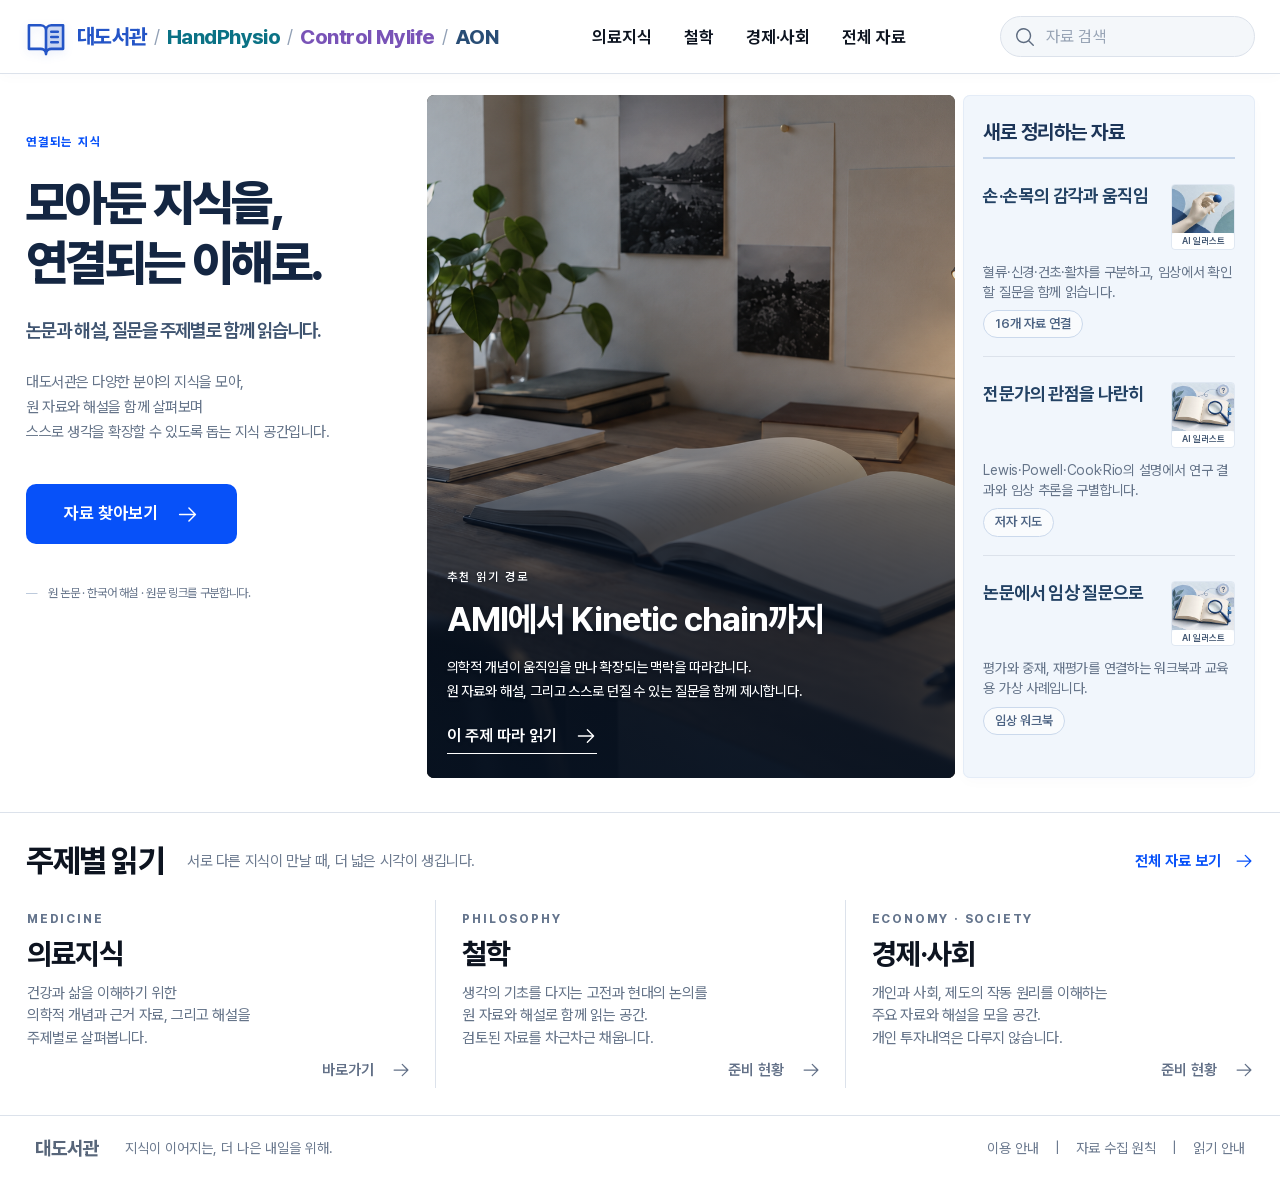
==== index.html @ 2ff2144e "Add labelled editorial illustrations to Grand Library chapters" ====
<!doctype html>
<html lang="ko">
  <head>
    <meta charset="UTF-8" />
    <meta name="viewport" content="width=device-width, initial-scale=1.0" />
    <link rel="icon" type="image/svg+xml" href="./assets/library-icon.svg" />
    <meta name="description" content="논문과 한국어 해설, 임상 질문을 함께 읽는 대도서관. 출처와 검토 범위를 구분하며 지식을 연결합니다." />
    <title>대도서관 · 연결되는 지식</title>
    <script type="module" crossorigin src="./assets/index-DZjP1ffh.js"></script>
    <link rel="stylesheet" crossorigin href="./assets/index-Dg6aY7-g.css">
  </head>
  <body>
    <div id="root"></div>
  </body>
</html>
---- assets/index-Dg6aY7-g.css ----
@font-face{font-family:Pretendard;src:url(./PretendardVariable-CJuje-Rk.woff2) format("woff2");font-weight:100 900;font-display:swap}:root{font-family:Pretendard,Malgun Gothic,sans-serif;color:#0d1420;background:#fff;font-synthesis:none;--blue:#0751f9;--muted:#778496;--line:#dce2eb;--pale:#f4f7fa}*{box-sizing:border-box}body{margin:0;min-width:320px;-webkit-font-smoothing:antialiased}a{color:inherit;text-decoration:none}button,input,select{font:inherit}button{cursor:pointer;color:inherit}button:disabled{cursor:default;opacity:.4}a,button{touch-action:manipulation}button:focus-visible,a:focus-visible,input:focus-visible,select:focus-visible{outline:3px solid #5990ff;outline-offset:4px}p{line-height:1.6}h1,h2,h3,p{margin-top:0}svg{flex-shrink:0;vertical-align:middle}main:focus{outline:none}.site-header{height:74px;padding:0 34px;display:flex;align-items:center;border-bottom:1px solid var(--line);gap:14px}.brand{display:flex;align-items:center;gap:12px;white-space:nowrap}.brand span{font-weight:780;font-size:29px;letter-spacing:-1.4px}.brand-note{padding-left:13px;margin:0;border-left:1px solid var(--line);font-size:14px;font-weight:550;color:#768398;line-height:1.45}.main-nav{display:flex;gap:46px;align-items:center;margin:auto;font-weight:650;font-size:17px}.main-nav a{padding:12px 0;white-space:nowrap}.main-nav a:hover,.main-nav a.active{color:var(--blue)}.header-search{display:flex;align-items:center;background:var(--pale);border:1px solid var(--line);border-radius:24px;width:311px;height:41px;padding:0 13px}.header-search button{background:none;border:0;padding:0;color:#5e6c80;display:flex}.header-search input{width:100%;border:0;background:none;outline:none;padding:8px 10px;color:#273445;font-size:16px}.header-search input::placeholder{color:#99a5b6}.home-main{max-width:1760px;margin:auto}.hero{margin:21px 34px 34px;display:grid;grid-template-columns:32.2% 43.4% 1fr;gap:8px;min-height:554px}.hero-intro{padding:36px 26px 0 1px}.eyebrow{font-size:12px;font-weight:760;letter-spacing:1.8px;color:#8290a6;display:inline-block}.blue{color:var(--blue)}.hero-intro h1{font-size:58px;letter-spacing:-2.8px;font-weight:840;line-height:1.23;margin:23px 0 24px;color:#05080b}.hero-intro h2{font-size:23px;line-height:1.4;letter-spacing:-.9px;color:#546174;font-weight:640;margin-bottom:26px;white-space:nowrap}.hero-intro>p:not(.hero-footnote){font-size:17px;color:#778397;line-height:1.65;letter-spacing:-.4px;margin-bottom:40px}.primary-button{background:var(--blue);border:0;border-radius:10px;min-height:60px;display:inline-flex;align-items:center;justify-content:center;gap:18px;padding:17px 38px;font-weight:650;color:#fff;line-height:1.4;font-size:17px;transition:background .15s}.primary-button:hover{background:#0041d7}.hero-footnote{font-size:15px;color:#8b98ab;margin-top:40px;display:flex;gap:10px;letter-spacing:-.35px}.hero-footnote span{color:#bcc9dc}.hero-feature{position:relative;min-height:554px;border-radius:7px;overflow:hidden;color:#fff;display:flex;align-items:flex-end;background:#30322f}.hero-feature>img{position:absolute;width:100%;height:100%;object-fit:cover;top:0;right:0;bottom:0;left:0}.hero-feature:after{content:"";position:absolute;top:0;right:0;bottom:0;left:0;background:#0005;pointer-events:none}.feature-copy{position:relative;z-index:1;padding:24px 20px;max-width:100%;text-shadow:0 1px 6px #0009}.feature-copy .eyebrow{color:#fff;letter-spacing:2px;font-weight:550}.feature-copy h2{font-size:42px;letter-spacing:-1.15px;font-weight:720;line-height:1.25;margin:13px 0 16px;white-space:nowrap}.feature-copy p{font-size:16px;font-weight:440;line-height:1.7;letter-spacing:-.15px;margin-bottom:17px}.feature-link{display:inline-flex;align-items:center;gap:18px;border-bottom:1px solid #fff;padding:4px 0 6px;font-size:16px;font-weight:600}.recent-panel{background:var(--pale);border-radius:7px;padding:28px 24px 21px 29px}.recent-panel>h2{font-size:22px;letter-spacing:-.5px;border-bottom:2px solid #cbd3df;margin:0;padding-bottom:13px}.recent-item{display:block;padding:25px 0 18px;border-bottom:1px solid var(--line)}.recent-item:last-child{border:0}.recent-item h3{font-size:21px;letter-spacing:-.65px;line-height:1.35;margin:0 0 6px;font-weight:680}.recent-item p{font-size:16px;color:#7a8698;line-height:1.45;letter-spacing:-.3px;margin-bottom:8px}.badge{display:inline-flex;align-items:center;gap:5px;border:1px solid #d4dce7;border-radius:20px;padding:4px 11px;color:#6b788b;font-size:13px;font-weight:570;line-height:1.4}.topics-section{border-top:1px solid var(--line);padding:29px 36px 27px}.section-heading{display:flex;align-items:center;gap:30px;margin-bottom:20px}.section-heading h2{font-size:36px;font-weight:760;letter-spacing:-1.5px;margin:0}.section-heading p{font-size:17px;color:#8490a2;margin:0;letter-spacing:-.4px}.text-link{color:var(--blue);font-weight:650;display:inline-flex;align-items:center;gap:13px;font-size:15px}.section-heading .text-link{margin-left:auto}.topic-grid{display:grid;grid-template-columns:repeat(3,1fr)}.topic{min-height:188px;position:relative;padding:8px 34px 29px 1px}.topic+.topic{border-left:1px solid var(--line);padding-left:38px}.topic h3{font-size:32px;letter-spacing:-1px;font-weight:740;margin:9px 0 11px}.topic p{font-size:17px;line-height:1.5;letter-spacing:-.4px;color:#7b879a;margin:0}.topic-link{position:absolute;bottom:8px;right:24px;display:flex;gap:17px;align-items:center;font-size:15px;color:#627087;font-weight:600}.topic:last-child .topic-link{right:0}.topic:hover h3,.topic:hover .topic-link{color:var(--blue)}.site-footer{display:flex;gap:26px;align-items:center;min-height:66px;border-top:1px solid var(--line);padding:15px 35px;color:#8b97a9}.site-footer>a{font-size:19px;font-weight:760;color:#58667a}.site-footer p{margin:0;font-size:14px}.site-footer nav{display:flex;margin-left:auto;gap:16px;align-items:center;font-size:14px}.site-footer button{border:0;background:none;color:inherit;padding:4px 0}.site-footer nav a:hover,.site-footer button:hover{color:var(--blue)}.page-width{max-width:1440px;padding:36px 50px 60px;margin:auto;min-height:calc(100vh - 140px)}.back-link{display:inline-flex;align-items:center;gap:10px;font-size:14px;color:#6d7b8d;margin-bottom:35px}.catalog-title{display:flex;align-items:center;justify-content:space-between;margin-bottom:30px}.catalog-title h1{font-size:44px;letter-spacing:-1.6px;margin:14px 0 10px}.catalog-title p{color:#738196;font-size:17px;margin:0}.count-stamp{font-size:44px;letter-spacing:-2px;font-weight:750;color:var(--blue);text-align:right}.count-stamp small{display:block;font-size:13px;letter-spacing:0;color:var(--muted);font-weight:500;margin-top:4px}.catalog-search{display:flex;gap:16px;align-items:center;padding:13px 20px;border:1px solid #b9c8df;border-radius:8px;height:60px;color:#6c7b90}.catalog-search input{border:0;background:none;width:100%;outline:none;font-size:18px}.catalog-tabs{display:flex;gap:28px;border-bottom:1px solid var(--line);margin-top:30px}.catalog-tabs button{border:0;border-bottom:3px solid transparent;background:none;padding:18px 0;font-size:18px;font-weight:650;color:#6d7b8d}.catalog-tabs button[aria-selected=true]{color:var(--blue);border-color:var(--blue)}.catalog-tabs span{font-size:13px;margin-left:8px}.filters{display:flex;align-items:center;gap:20px;background:var(--pale);padding:16px 20px;margin-top:25px;border-radius:7px}.filters label{display:flex;align-items:center;gap:10px;font-size:14px;min-width:0}.filters label>span{color:#6b778a}.filters select{max-width:230px;background:#fff;border:1px solid #d4dce7;border-radius:5px;padding:9px 30px 9px 12px;color:#334155}.filters .sort-filter{margin-left:auto}.result-line{font-size:14px;color:#718095;margin:22px 0}.result-line strong{color:#1b2d4a}.result-line span{margin-left:10px;font-size:13px}.paper-grid{display:grid;grid-template-columns:repeat(3,minmax(0,1fr));gap:20px}.paper-card{border:1px solid var(--line);border-radius:8px;padding:24px;display:flex;flex-direction:column;transition:border-color .15s,box-shadow .15s;min-height:295px}.paper-card:hover{border-color:#8eafe7;box-shadow:0 7px 20px #13284c0a}.card-meta{display:flex;justify-content:space-between;gap:10px;font-size:12px;color:#748196;margin-bottom:16px}.card-meta span:first-child{color:var(--blue);font-weight:650}.paper-card h2{font-size:21px;letter-spacing:-.5px;line-height:1.4;margin:0 0 12px;overflow-wrap:anywhere}.english-title{font-size:12px;color:#8390a3;margin:0 0 12px;line-height:1.4;display:-webkit-box;-webkit-line-clamp:2;-webkit-box-orient:vertical;overflow:hidden}.card-summary{font-size:14px;color:#6d7b8e;line-height:1.65;margin-bottom:20px;display:-webkit-box;-webkit-line-clamp:3;-webkit-box-orient:vertical;overflow:hidden}.card-bottom{display:flex;justify-content:space-between;align-items:center;margin-top:auto;padding-top:17px;border-top:1px solid #edf0f5;color:#7e8da1;font-size:12px}.card-bottom svg{color:#174ba8}.pagination{display:flex;align-items:center;justify-content:center;gap:30px;margin-top:32px;font-size:14px}.pagination button{padding:11px 22px;border:1px solid var(--line);border-radius:7px;background:#fff}.collection-note{background:var(--pale);padding:22px 26px;margin-top:40px;border-left:3px solid #96aacc;color:#64738a;font-size:14px}.collection-note p{margin:8px 0 0}.chapter-grid{display:grid;grid-template-columns:repeat(3,1fr);gap:20px}.chapter-card{padding:25px;border:1px solid var(--line);border-radius:8px;display:flex;flex-direction:column}.chapter-card h2{font-size:23px;line-height:1.4;letter-spacing:-.7px;margin:14px 0}.chapter-card p{color:#7c889b;font-size:14px}.chapter-card svg{margin-top:auto;align-self:flex-end;color:var(--blue)}.chapter-card:hover{border-color:#8eafe7}.empty-state{min-height:420px;text-align:center;display:flex;flex-direction:column;align-items:center;justify-content:center;gap:20px;padding:65px 20px;color:#7c8ba1}.empty-state h1,.empty-state h2{font-size:27px;color:#1e2c43;margin:0;letter-spacing:-.8px}.empty-state p{margin:0 0 10px}.reader-layout{display:grid;grid-template-columns:minmax(0,1fr) 280px;gap:65px}.paper-detail{max-width:900px}.paper-detail h1{font-size:35px;line-height:1.35;letter-spacing:-1px;margin:18px 0}.detail-original-title{font-size:19px;line-height:1.5;color:#768298}.citation{font-size:14px;color:#6c7990}.source-chips{display:flex;gap:8px;flex-wrap:wrap;margin:18px 0}.review-warning{padding:20px 22px;border-left:3px solid #b3c5e4;background:var(--pale);font-size:14px;margin:28px 0;color:#63728a}.review-warning p{margin:5px 0}.review-warning small{font-size:12px;color:#7d8da3}.paper-detail section{margin:35px 0}.paper-detail section h2{font-size:24px;letter-spacing:-.5px}.paper-detail section p{font-size:17px;line-height:1.85;color:#47566d}.clinical-question{background:#f1f6ff;padding:25px}.clinical-question h2{margin-top:15px}.reader-sidebar{align-self:start;position:sticky;top:25px;background:var(--pale);padding:22px;border-radius:8px}.reader-sidebar h2{display:flex;align-items:center;gap:8px;font-size:17px;margin:0 0 18px}.reader-sidebar .primary-button{width:100%;font-size:14px;padding:12px;min-height:49px;gap:8px;border-radius:7px}.identifier{font-size:12px;color:#7c899e;margin:20px 0}.identifier span{display:block;overflow-wrap:anywhere;color:#354d70;margin-top:5px;line-height:1.6}.sidebar-note{font-size:13px;color:#8490a3;margin:18px 0 32px}.chapter-shortcut{display:flex;align-items:center;justify-content:space-between;gap:10px;font-size:14px;line-height:1.6;border-top:1px solid var(--line);padding:14px 0;color:#496186}.reader-sidebar .text-link{font-size:13px;margin-top:20px}.related-group{border-bottom:1px solid var(--line);padding:15px 0}.related-group h3{font-size:17px}.link-badge{color:var(--blue);border-color:#b3c9ee}.chapter-layout{grid-template-columns:260px minmax(0,1fr);gap:65px}.chapter-toc{position:sticky;top:24px;align-self:start;max-height:calc(100vh - 48px);overflow:auto}.chapter-toc h2{font-size:18px;margin:16px 0;display:flex;gap:9px;align-items:center}.chapter-toc>a{display:flex;gap:12px;font-size:14px;line-height:1.5;padding:10px 12px;color:#768499;border-left:2px solid transparent}.chapter-toc>a>span{font-size:12px;padding-top:2px;color:#96a3b6;flex-shrink:0}.chapter-toc>a.selected{color:var(--blue);background:#f3f7ff;border-color:var(--blue);font-weight:650}.chapter-body{max-width:950px;min-width:0}.chapter-status{font-size:13px;color:#7a879a;margin:15px 0 30px}.prose{font-size:17px;line-height:1.85;color:#3c4c63;overflow-wrap:anywhere}.prose h1{font-size:34px;line-height:1.4;letter-spacing:-1px;color:#10213b;margin:0 0 35px}.prose h2{color:#14263e;font-size:26px;letter-spacing:-.6px;line-height:1.45;margin:45px 0 18px}.prose h3{font-size:21px;color:#253a56;line-height:1.5;margin:30px 0 14px}.prose p{line-height:1.9;margin-bottom:22px}.prose a{color:var(--blue);text-decoration:underline;text-underline-offset:3px}.prose strong{font-weight:670;color:#203751}.prose ul,.prose ol{padding-left:25px}.prose li{padding-left:3px;margin-bottom:10px}.prose table{border-collapse:collapse;font-size:14px;display:block;max-width:100%;overflow-x:auto;margin:24px 0;line-height:1.7}.prose th,.prose td{border:1px solid #dce3ed;padding:12px 14px;min-width:120px;text-align:left;vertical-align:top}.prose th{background:var(--pale);color:#344a69}.prose pre{white-space:pre-wrap;background:var(--pale);padding:22px;font:14px/1.9 Pretendard,sans-serif}.prose code{font-size:.9em}.chapter-references{margin-top:50px;border-top:2px solid #d7dfec;padding-top:25px}.chapter-references h2{font-size:23px}.chapter-references>a{display:flex;gap:17px;align-items:start;font-size:14px;padding:15px 0;border-bottom:1px solid var(--line);line-height:1.6}.chapter-references>a>span{color:var(--blue);font-size:12px;min-width:28px}.chapter-references small{display:block;color:#8a96a8}.chapter-references svg{margin-left:auto;margin-top:3px}.chapter-pagination{display:flex;justify-content:space-between;margin-top:40px;padding-top:25px;border-top:1px solid var(--line);font-size:15px;color:var(--blue)}.chapter-pagination a{display:flex;align-items:center;gap:10px}.info-dialog{max-width:620px;width:calc(100% - 36px);border:1px solid var(--line);border-radius:12px;padding:40px;color:#374960}.info-dialog::backdrop{background:#12234066}.info-dialog h2{font-size:28px;letter-spacing:-1px;margin:20px 0}.info-dialog h3{font-size:19px}.info-dialog p{font-size:16px;line-height:1.85}.dialog-close{position:absolute;right:16px;top:16px}.icon-button{display:inline-flex;justify-content:center;align-items:center;border:0;background:none;padding:6px;color:#728199}.skip-link{position:fixed;top:-60px;left:20px;z-index:100;background:var(--blue);color:#fff;padding:12px}.skip-link:focus{top:10px}@media(min-width:1600px){.hero-intro h1{font-size:64px}.hero,.hero-feature{min-height:600px}.feature-copy h2{font-size:46px}.recent-item{padding:29px 0}}@media(max-width:1350px){.site-header{padding-inline:25px}.brand-note{display:none}.main-nav{gap:32px}.header-search{width:255px}.hero{margin-inline:25px;grid-template-columns:32% 43% 1fr;min-height:540px}.hero-intro{padding-right:17px}.hero-intro h1{font-size:49px;letter-spacing:-2.6px}.hero-intro h2{font-size:19px;white-space:normal}.hero-intro>p:not(.hero-footnote){font-size:15px;letter-spacing:-.5px}.hero-footnote{font-size:12px}.hero-feature{min-height:540px}.feature-copy h2{font-size:34px;letter-spacing:-1px}.feature-copy p{font-size:14px}.recent-panel{padding:25px 20px}.recent-panel>h2{font-size:20px}.recent-item h3{font-size:18px}.recent-item p{font-size:14px}.topics-section{padding-inline:26px}.topic+.topic{padding-left:26px}.topic p{font-size:15px}.topic h3{font-size:29px}.section-heading{gap:23px}.section-heading h2{font-size:32px}.section-heading p{font-size:15px}.reader-layout{gap:35px}.page-width{padding-inline:35px}}@media(max-width:1050px){.main-nav{gap:20px;font-size:15px}.brand span{font-size:25px}.brand svg{width:40px}.header-search{width:190px}.hero{grid-template-columns:42% 1fr;gap:20px}.hero-intro h1{font-size:52px}.hero-intro h2{font-size:21px}.hero-intro>p:not(.hero-footnote){font-size:16px}.hero-feature{min-height:520px}.feature-copy h2{font-size:32px;white-space:normal}.recent-panel{grid-column:1/-1;display:grid;grid-template-columns:repeat(3,1fr);gap:24px}.recent-panel>h2{grid-column:1/-1;margin:0;padding-bottom:12px}.recent-item{padding:0;border:0}.topic p br,.section-heading p{display:none}.paper-grid,.chapter-grid{grid-template-columns:repeat(2,minmax(0,1fr))}.filters{gap:12px;flex-wrap:wrap}.filters>svg{display:none}.filters .sort-filter{margin-left:0}.reader-layout{grid-template-columns:minmax(0,1fr) 240px;gap:28px}.chapter-layout{grid-template-columns:210px minmax(0,1fr)}.chapter-toc>a{font-size:13px;padding-inline:7px}.site-footer{gap:18px}}@media(max-width:760px){.site-header{height:auto;min-height:115px;flex-wrap:wrap;padding:14px 20px 0;gap:10px}.brand{gap:8px}.brand span{font-size:24px}.brand svg{width:35px;height:35px}.header-search{margin-left:auto;width:145px;height:36px;padding-inline:10px}.header-search input{font-size:14px;padding-left:7px}.header-search svg{width:18px}.main-nav{order:3;width:100%;justify-content:space-between;margin:0;gap:10px;font-size:14px}.main-nav a{padding:13px 0}.hero{display:flex;flex-direction:column;margin:0 20px 25px;gap:24px}.hero-intro{padding:30px 0 0}.hero-intro h1{font-size:43px;line-height:1.22;letter-spacing:-2px;margin:20px 0}.hero-intro h2{font-size:19px;letter-spacing:-.7px;margin-bottom:18px}.hero-intro>p:not(.hero-footnote){font-size:15px;line-height:1.7;margin-bottom:24px}.hero-intro>p:not(.hero-footnote) br:last-child{display:none}.hero-footnote{font-size:12px;margin:23px 0 0}.hero-intro .primary-button{min-height:52px;font-size:16px;padding:13px 25px}.hero-feature{min-height:390px;width:100%}.feature-copy{padding:20px}.feature-copy h2{font-size:29px;letter-spacing:-.9px;white-space:normal;margin:12px 0}.feature-copy p{font-size:14px;line-height:1.65}.feature-copy p br{display:none}.feature-link{font-size:14px}.recent-panel{display:block;padding:22px}.recent-panel>h2{font-size:21px;padding-bottom:14px}.recent-item{padding:20px 0;border-bottom:1px solid var(--line)}.recent-item:last-child{padding-bottom:0}.recent-item h3{font-size:20px}.recent-item p{font-size:15px}.topics-section{padding:24px 20px}.section-heading h2{font-size:28px;letter-spacing:-1px}.section-heading .text-link{font-size:13px;gap:7px}.topic-grid{display:block}.topic,.topic+.topic{border:0;border-top:1px solid var(--line);padding:22px 0 43px;min-height:0}.topic:first-child{border:0}.topic h3{font-size:28px;margin-top:8px}.topic p{font-size:16px}.topic-link,.topic:last-child .topic-link{bottom:17px;right:0}.site-footer{padding:23px 20px;flex-wrap:wrap;gap:10px 18px}.site-footer p{font-size:12px}.site-footer nav{width:100%;margin:8px 0 0;font-size:13px;gap:12px}.page-width{padding:25px 20px 40px}.back-link{margin-bottom:28px}.catalog-title{align-items:flex-end;gap:15px}.catalog-title h1{font-size:34px}.catalog-title p{font-size:14px}.catalog-title .eyebrow{font-size:10px;letter-spacing:1px}.count-stamp{font-size:35px}.count-stamp small{font-size:10px}.catalog-search{padding:10px 13px;gap:10px;height:53px}.catalog-search input{font-size:14px}.filters{display:grid;grid-template-columns:1fr;padding:15px;gap:12px}.filters label{justify-content:space-between}.filters select{max-width:none;width:78%}.result-line span{display:block;margin:8px 0 0;font-size:12px}.paper-grid,.chapter-grid{grid-template-columns:1fr;gap:15px}.paper-card{min-height:0;padding:22px}.paper-card h2{font-size:20px}.paper-card .card-summary{font-size:15px}.catalog-tabs button{font-size:16px}.empty-state{padding:50px 0;min-height:400px}.empty-state h2{font-size:24px;line-height:1.5}.empty-state p{font-size:15px}.empty-state .primary-button{font-size:15px;padding:15px 25px}.reader-layout,.chapter-layout{display:flex;flex-direction:column;gap:28px}.paper-detail h1{font-size:27px;line-height:1.4}.detail-original-title{font-size:16px}.reader-sidebar{position:static;width:100%}.paper-detail section p{font-size:16px}.chapter-toc{position:static;width:100%;max-height:195px;border:1px solid var(--line);padding:14px;border-radius:7px}.chapter-toc h2{margin-top:10px}.chapter-toc>a{font-size:14px}.prose{font-size:16px}.prose h1{font-size:28px}.prose h2{font-size:23px}.prose h3{font-size:20px}.prose table{font-size:13px}.prose th,.prose td{padding:10px;min-width:140px}.collection-note{padding:18px;font-size:13px}.info-dialog{padding:30px 23px}.info-dialog h2{font-size:25px}.info-dialog p{font-size:15px}.chapter-references>a{gap:10px;font-size:13px}}@media(prefers-reduced-motion:reduce){*{transition:none!important;scroll-behavior:auto!important}}@media(min-width:1351px)and (max-width:1599px){.hero-intro h1{font-size:62px;line-height:1.15;letter-spacing:-2px;font-weight:800;margin-top:21px}.hero-intro h2{line-height:1.25}.hero-intro>p:not(.hero-footnote){line-height:1.55;font-weight:500}.recent-item{padding:23px 0 14px}.topic p{font-weight:500}}.hero-intro>p:not(.hero-footnote),.recent-item p,.topic p{color:#657489}.eyebrow{color:#65758d}.eyebrow.blue{color:var(--blue)}.hero-footnote,.section-heading p,.site-footer{color:#6c7a8f}.topic{display:block}@media(max-width:760px){.topic p br,.hero-intro>p:not(.hero-footnote) br:last-child{display:block}.feature-copy h2{word-break:keep-all;font-size:28px}.topic p{padding-bottom:12px}.topic-link{bottom:15px}}.editorial-visual{margin:0 0 25px;overflow:hidden;border:1px solid #e0e8f2;border-radius:7px;background:#eef4fa}.editorial-visual img{display:block;width:100%;height:250px;object-fit:contain}.editorial-visual figcaption{padding:10px 14px;font-size:12px;line-height:1.65;color:#526781;background:#f7f9fc}.editorial-visual--compact{position:relative;margin-bottom:22px}.editorial-visual--compact img{height:auto;aspect-ratio:3/2}.editorial-label{position:absolute;right:7px;bottom:7px;background:#fff;color:#415671;font-size:10px;font-weight:600;line-height:1.5;padding:3px 6px;border-radius:3px}.recent-item-heading{display:flex;align-items:flex-start;gap:10px;margin-bottom:12px}.recent-item-heading h3{flex:1;min-width:0;margin:0}.recent-item .editorial-visual--small{flex:0 0 64px;width:64px;margin:0;border-radius:4px}.editorial-visual--small img{height:48px;aspect-ratio:auto;object-fit:cover}.editorial-visual--small .editorial-label{position:static;display:block;text-align:center;font-size:9px;padding:1px;white-space:nowrap}@media(max-width:760px){.editorial-visual img{height:190px}.editorial-visual--compact img{height:auto}.editorial-visual--small img{height:48px}.editorial-visual figcaption{font-size:11px}.recent-item-heading{align-items:center}}.brand-family{flex-shrink:0;max-width:100%;gap:10px}.brand-family .brand-names{display:flex;flex-wrap:wrap;align-items:center;gap:7px;min-width:0}.brand-family .brand-part{display:inline-flex;align-items:center;gap:7px;white-space:nowrap;font-size:21px;letter-spacing:-.55px;font-weight:730}.brand-family .brand-separator{font-size:18px;font-weight:400;letter-spacing:0;color:#9aa6b7}.brand-family+.brand-note{display:none}@media(min-width:1700px){.brand-family+.brand-note{display:block}}@media(min-width:761px)and (max-width:1150px){.site-header{height:auto;min-height:112px;flex-wrap:wrap;padding-top:14px;gap:10px 15px}.main-nav{order:3;width:100%;justify-content:center;gap:40px}.header-search{margin-left:auto}}@media(max-width:760px){.brand-family{flex-basis:100%;align-items:flex-start;gap:9px}.brand-family .brand-names{gap:5px 7px;line-height:1.45}.brand-family .brand-part{font-size:17px;letter-spacing:-.4px;gap:6px}.brand-family .brand-separator{font-size:15px}.brand-family svg{width:30px;height:30px}.header-search{width:100%;margin:4px 0 0}}:root{--brand-library:#2455c7;--brand-hand:#0b7285;--brand-life:#7953b7;--brand-aon:#294d75}.brand-family>svg{color:var(--brand-library);filter:drop-shadow(0 3px 4px #2455c71f)}.brand-family .brand-part{font-weight:750}.brand-family .brand-part:nth-child(1){color:var(--brand-library)}.brand-family .brand-part:nth-child(2){color:var(--brand-hand)}.brand-family .brand-part:nth-child(3){color:var(--brand-life)}.brand-family .brand-part:nth-child(4){color:var(--brand-aon)}.brand-family .brand-separator{color:#91a0b5}.site-header{background:#fff;box-shadow:0 3px 14px #142c5005}.hero-intro h1{color:#142642}.hero-intro h2{color:#405571}.recent-panel{background:#f1f6fc;box-shadow:inset 0 0 0 1px #e4ecf7,0 4px 14px #24446d05}.recent-panel>h2{color:#1c3558;border-bottom-color:#c6d6eb}.recent-item h3{color:#234264}.recent-item:hover h3{color:var(--blue)}.recent-item .badge{background:#fff9;border-color:#cbd9ec;color:#4c6383}.hero-feature:after{background:linear-gradient(180deg,#0814250f,#0814251a 42%,#0814259e 60%,#081425d6)}.feature-copy{text-shadow:0 1px 3px #07142680}@media(max-width:760px){.hero-feature:after{background:linear-gradient(180deg,#0814250f,#0814251f 15%,#081425b3 28%,#081425db)}}
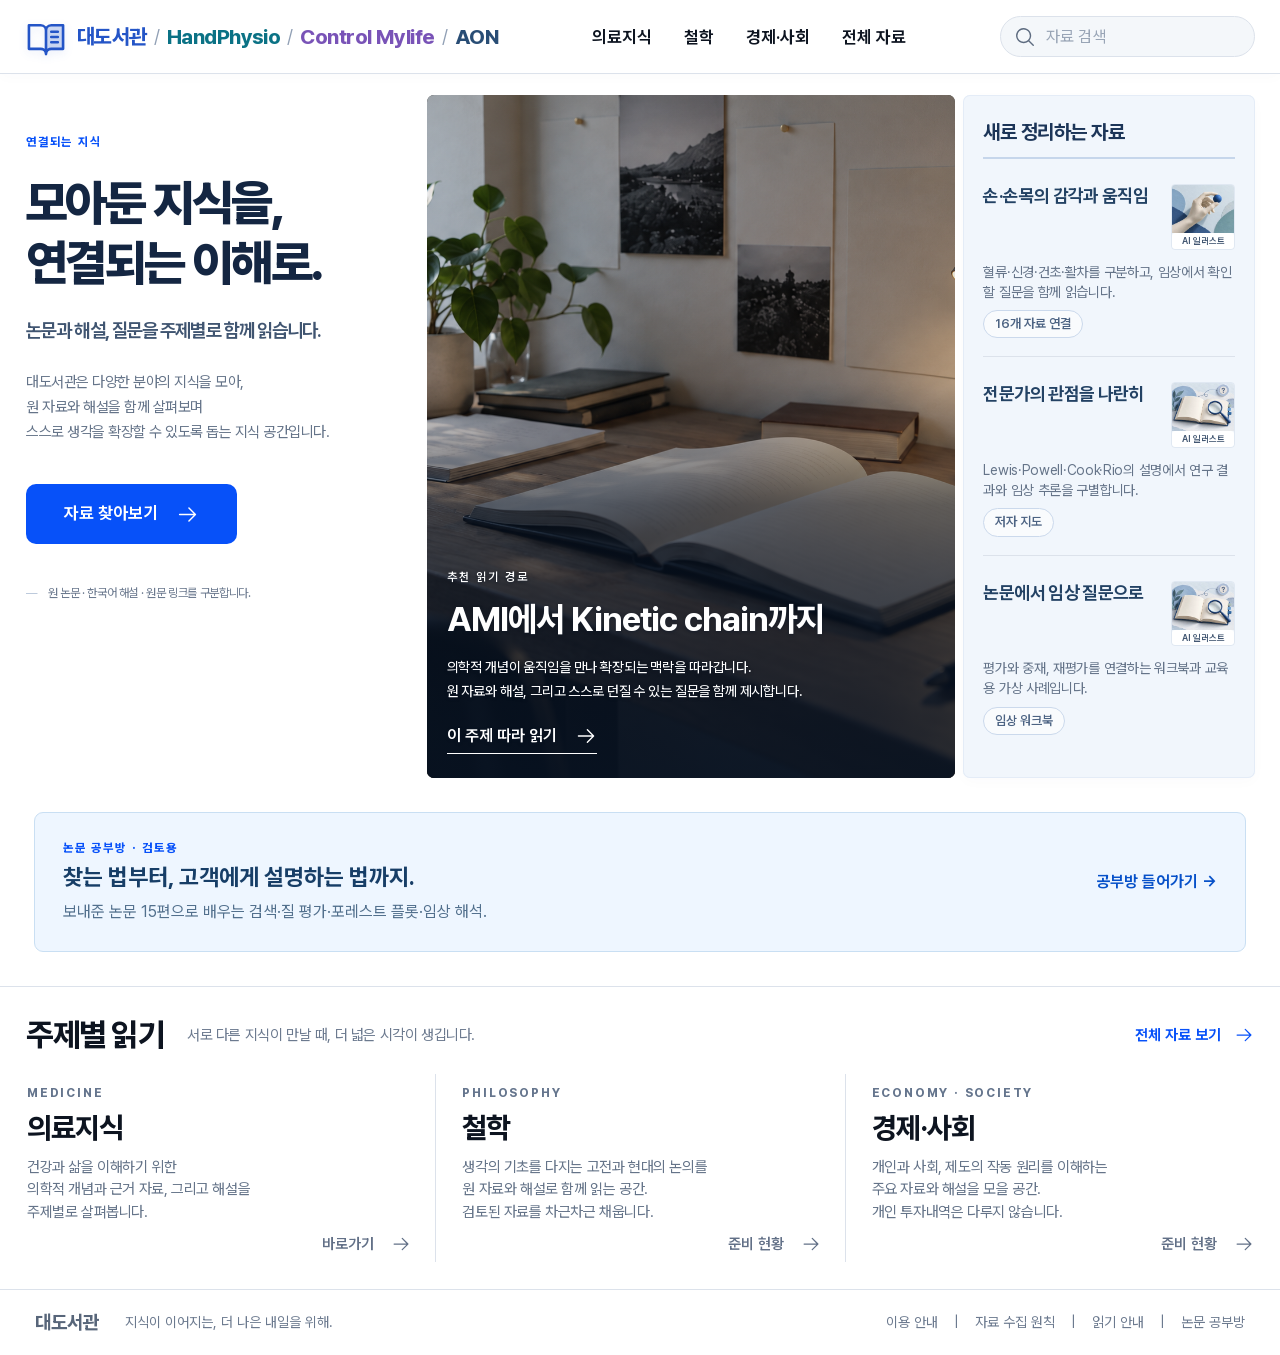
==== commit 653e370e: "Publish research study room and plain-language clinical reading guides" ====
--- a/index.html
+++ b/index.html
@@ -6,8 +6,8 @@
     <link rel="icon" type="image/svg+xml" href="./assets/library-icon.svg" />
     <meta name="description" content="논문과 한국어 해설, 임상 질문을 함께 읽는 대도서관. 출처와 검토 범위를 구분하며 지식을 연결합니다." />
     <title>대도서관 · 연결되는 지식</title>
-    <script type="module" crossorigin src="./assets/index-DZjP1ffh.js"></script>
-    <link rel="stylesheet" crossorigin href="./assets/index-Dg6aY7-g.css">
+    <script type="module" crossorigin src="./assets/index-C64r8wVY.js"></script>
+    <link rel="stylesheet" crossorigin href="./assets/index-DjCMS1rc.css">
   </head>
   <body>
     <div id="root"></div>
--- a/assets/index-DjCMS1rc.css
+++ b/assets/index-DjCMS1rc.css
@@ -0,0 +1 @@
+.reading-guide{margin:0 0 38px;padding:25px;border:1px solid #cddff1;border-radius:10px;background:#f5f9ff;color:#29435d}.guide-heading{display:flex;align-items:center;justify-content:space-between;gap:14px;flex-wrap:wrap}.guide-preview{font-size:12px;color:#6c5221;background:#fff7df;border:1px solid #ead49e;border-radius:4px;padding:2px 8px}.prose .reading-guide h2{font-size:26px;margin:16px 0;line-height:1.5}.prose .guide-intro{font-size:17px;line-height:1.85;margin-bottom:22px}.concept-diagram{margin:23px 0;padding:22px;background:#fff;border:1px solid #d7e3ee;border-radius:8px}.prose .concept-diagram h3{font-size:20px;margin:0 0 20px;line-height:1.55}.concept-grid{display:grid;grid-template-columns:repeat(3,minmax(0,1fr));gap:12px}.concept-grid>div{padding:16px;background:#f0f6fc;border-top:3px solid #3472bb;border-radius:3px}.concept-grid>div:nth-child(2){background:#eef8f6;border-color:#148477}.concept-grid>div:nth-child(3){background:#f4f1fa;border-color:#8260ad}.concept-step{font-size:12px;font-weight:750;color:#566d86}.prose .concept-grid h4{font-size:16px;margin:8px 0;line-height:1.55;color:#203d58}.prose .concept-grid p{font-size:14px;line-height:1.75;margin:0}.concept-diagram figcaption{font-size:13px;line-height:1.85;color:#5b6f82;margin-top:17px}.concept-source-row{display:flex;gap:6px 17px;flex-wrap:wrap}.prose .concept-source{display:inline-block;font-size:12px;line-height:1.7;margin-top:12px;color:#235b95}.hand-diagram svg{display:block;width:100%;height:auto;margin:0 auto 20px;max-width:680px}.guide-points{margin:22px 0;border-block:1px solid #d8e4f0;padding:14px 0}.guide-points summary,.optional-editorial summary{cursor:pointer;color:#244b76;font-weight:650;line-height:1.6}.guide-decode summary{cursor:pointer;color:#244b76;font-size:15px;font-weight:650;line-height:1.7}.guide-decode dl{margin:15px 0;font-size:15px}.guide-decode dl>div{border-bottom:1px solid #d8e4f0;padding:12px 0}.guide-decode dt{font-weight:700;color:#264a70}.guide-decode dd{margin:6px 0 0;line-height:1.8}.guide-decode dd a{font-size:12px;white-space:nowrap}.prose .diagram-key{font-size:13px;color:#496d80;line-height:1.7;margin:0 0 15px}.prose .guide-points ul{font-size:15px;margin-bottom:0}.prose .guide-terms h3{font-size:18px;margin:24px 0 7px}.prose .guide-terms p{font-size:14px;margin-bottom:14px;color:#4f6880}.term-chips{display:flex;flex-wrap:wrap;gap:9px}.term-chips button{border:1px solid #bad1e8;border-radius:5px;padding:8px 11px;background:#fff;color:#214d7b;font-size:13px;line-height:1.5;text-align:left;max-width:100%}.term-chips button:hover{background:#e5f0ff;border-color:#3675bf}.prose .guide-limit{font-size:12px;line-height:1.8;color:#566a80;border-top:1px solid #d8e4f0;padding-top:16px;margin:22px 0 10px}.prose .guide-jump{font-size:14px;font-weight:650;text-underline-offset:4px}.source-prose{scroll-margin-top:25px}.term-button{display:inline;border:0;border-bottom:1px dashed #4476a6;border-radius:2px;padding:0 2px;margin:0;background:#ecf4ff;color:#175387;font:inherit;line-height:inherit;text-align:inherit;vertical-align:baseline;cursor:pointer}.term-button:hover{background:#dcecff}.term-button:focus-visible{outline:2px solid #0751f9;outline-offset:3px}.optional-editorial{padding-top:20px;margin-top:35px;border-top:1px solid var(--line)}.optional-editorial summary{font-size:14px;margin-bottom:16px}.term-dialog{position:fixed;max-width:640px;width:calc(100% - 32px);max-height:calc(100dvh - 48px);overflow-y:auto;border:1px solid #aabfd9;border-radius:12px;padding:33px 30px;color:#26435e;overscroll-behavior:contain;background:#fff}.term-dialog::backdrop{background:#14243b77}.term-dialog-close{display:block;margin:0 0 14px auto;padding:8px 12px;border:1px solid #bbcce0;border-radius:5px;background:#fff;color:#365779;font-size:14px}.prose .term-dialog h2{font-size:27px;line-height:1.45;margin:14px 0 8px}.prose .term-dialog h3{font-size:17px;line-height:1.5;margin:22px 0 7px}.prose .term-dialog p{font-size:16px;line-height:1.8;margin-bottom:12px}.prose .term-dialog .term-english{font-size:14px;color:#697d94;margin-bottom:24px}.prose .term-dialog .term-meaning{font-weight:600;color:#244b73}.term-caution{padding:4px 17px 8px;background:#f5f7fc;border-left:3px solid #7289b0;margin-top:22px}.prose .term-dialog ul{padding-left:20px;font-size:14px;margin:10px 0}.prose .term-dialog .term-review-note{font-size:12px;color:#69798c;margin-top:25px}@media(max-width:1050px){.concept-grid{grid-template-columns:1fr}.concept-grid>div{padding:12px 15px}.concept-step{float:right}.prose .concept-grid h4{margin-top:0}.concept-diagram{padding:18px}}@media(max-width:760px){.reading-guide{padding:19px 15px;margin-bottom:30px}.prose .reading-guide h2{font-size:22px}.prose .guide-intro{font-size:16px}.concept-diagram{padding:16px 12px}.prose .concept-diagram h3{font-size:18px}.concept-diagram figcaption{font-size:12px}.term-dialog{padding:22px 20px}.prose .term-dialog h2{font-size:23px}.term-chips button{font-size:13px}.hand-diagram svg{min-width:0}.guide-heading{gap:8px}}.learning-entry{max-width:1692px;margin:0 34px 34px;padding:24px 28px;background:#eef6ff;border:1px solid #c9dff3;border-radius:9px;display:flex;align-items:center;justify-content:space-between;gap:25px}.learning-entry h2{font-size:23px;color:#173e67;margin:7px 0}.learning-entry p{color:#52708d;line-height:1.8;margin:0}.learning-entry>a{font-size:16px;font-weight:650;white-space:nowrap;color:#0751c9}.chapter-study-link{display:inline-block;color:#0751c9;margin:0 0 22px;font-size:14px;text-decoration:underline;text-underline-offset:4px}.lab-header{display:flex;align-items:center;justify-content:space-between;gap:20px}.lab-header h1{font-size:44px;letter-spacing:-1.5px;margin:18px 0 12px;color:#183651}.lab-header p{font-size:19px;color:#597088;line-height:1.8}.lab-scope{font-size:14px;line-height:1.9;padding:20px 24px;background:#f5f8fc;border-left:3px solid #658bad;color:#536b83;margin:20px 0 38px}.lab-layout{display:grid;grid-template-columns:230px minmax(0,1fr);gap:48px}.lab-nav{position:sticky;top:20px;align-self:start;display:grid;gap:4px}.lab-nav a{font-size:15px;padding:13px 10px;color:#57708b;border-left:2px solid transparent;line-height:1.6}.lab-nav a span{margin-right:12px;color:#8ca1b7;font-size:12px}.lab-nav a[aria-current=page]{background:#edf4ff;border-color:#0751f9;color:#0751c9;font-weight:650}.lab-content{max-width:950px;min-width:0;color:#3e5670;line-height:1.85}.lab-section-title{font-size:30px;line-height:1.4;color:#193e64;letter-spacing:-.6px;margin:0 0 15px}.lab-intro>p{font-size:18px;color:#6c8197}.lab-prose h2{font-size:23px}.lab-prose h3{font-size:20px}.lab-content a{color:#0751c9;text-underline-offset:4px}.lab-paper{border:1px solid #cfdfee;border-radius:9px;padding:28px;margin:22px 0;background:#fff;overflow-wrap:anywhere}.lab-paper h2{font-size:24px;line-height:1.5;margin:17px 0 9px}.lab-paper h2 a{color:#204971}.lab-paper h3{font-size:17px;margin:25px 0 8px;color:#244765}.lab-paper p{font-size:16px;line-height:1.85;margin:13px 0}.lab-paper .lab-original{font-size:15px;color:#556d85}.lab-paper .lab-citation{font-size:12px;color:#6c7e91}.lab-paper-meta{display:flex;gap:10px;justify-content:space-between;flex-wrap:wrap;font-size:12px}.lab-status{border:1px solid #b7ddcd;background:#effaf5;color:#226d51;border-radius:4px;padding:1px 8px;white-space:nowrap}.lab-status.pending{background:#fff8e9;border-color:#e7d092;color:#805b17}.lab-paper .lab-access{padding:13px 16px;background:#f0f5fc;color:#466989;font-size:13px}.lab-access strong{display:block;color:#254f77}.lab-paper summary,.forest-practice summary{cursor:pointer;color:#0751c9;font-weight:650}.lab-paper details{border-top:1px solid #dbe5f0;padding-top:16px;margin-top:20px}.lab-paper details[open]>summary{margin-bottom:20px}.lab-limit{border-left:3px solid #bf9f62;background:#fffaf0;padding:5px 18px}.lab-sources{padding-left:21px;font-size:13px;line-height:1.85}.lab-connections{display:flex;flex-wrap:wrap;gap:9px 18px;margin-top:20px;font-size:14px}.lab-connections a,.lab-next a,.lab-back{text-decoration:underline}.lab-paper .lab-small,.lab-small{font-size:12px;line-height:1.8;color:#6f8192}.lab-filters{display:flex;gap:18px;align-items:end;background:#f1f6fc;padding:20px;border-radius:7px;margin-top:25px}.lab-filters label{display:flex;flex-direction:column;font-size:13px;gap:7px}.lab-filters label:first-child{flex:1}.lab-filters input,.lab-filters select{width:100%;padding:12px;border:1px solid #b7cce1;border-radius:5px;font-size:14px;background:#fff;color:#294d70;min-height:45px}.lab-next{border-top:1px solid #dce6f0;margin-top:40px;padding-top:24px}.lab-review-note{font-size:12px;line-height:1.85;color:#6f8196;border-top:1px solid #dce6f0;margin-top:40px;padding-top:22px}.lab-copy{border:1px solid #c8daed;background:#f5f9ff;padding:18px;margin:18px 0;border-radius:6px}.lab-copy pre{white-space:pre-wrap;overflow-wrap:anywhere;font:14px/1.85 Pretendard,sans-serif;color:#385a7d;margin:0 0 17px}.lab-copy button{border:1px solid #aac7e5;background:#fff;border-radius:5px;padding:9px 13px;font-size:14px;color:#0751c9;cursor:pointer}.lab-copy span{font-size:13px;margin-left:13px;line-height:1.6}.lab-searches>div{margin:25px 0}.lab-searches h4{margin-bottom:8px;font-size:17px}.lab-searches a{font-size:14px;text-decoration:underline}.forest-practice{margin:30px 0;padding:24px;border:1px solid #c7dce9;border-radius:8px;background:#f8fbff}.forest-practice h3{margin:0 0 12px;font-size:21px;color:#204567}.forest-practice>p{font-size:14px}.forest-scroll{overflow-x:auto;background:#fff;border:1px solid #dce7f1;border-radius:6px}.forest-scroll svg{display:block;width:100%;min-width:540px;height:auto}.lab-table-wrap{overflow-x:auto}.lab-table-wrap table{border-collapse:collapse;width:100%;font-size:14px;background:#fff;line-height:1.7}.lab-table-wrap td,.lab-table-wrap th{border:1px solid #d4e0eb;padding:10px;text-align:left;white-space:nowrap}.lab-table-wrap caption{font-size:12px;text-align:left;margin:8px 0;color:#6c8296}.forest-practice figcaption{font-size:12px;line-height:1.9;color:#617b92;margin-top:16px}.forest-practice details{margin-top:20px}.forest-practice details p{font-size:14px}.lab-empty{padding:35px;border:1px dashed #afc6dc}.learning-page a:focus-visible,.learning-page button:focus-visible{outline:2px solid #0751f9;outline-offset:3px}@media(max-width:1050px){.lab-layout{grid-template-columns:190px minmax(0,1fr);gap:26px}.lab-nav a{font-size:13px;padding:10px 8px}.lab-paper{padding:21px}.lab-filters{flex-wrap:wrap}.lab-filters label{width:100%}}@media(max-width:760px){.learning-entry{margin:0 20px 25px;padding:20px;display:block}.learning-entry>a{display:inline-block;margin-top:17px}.learning-entry h2{font-size:21px}.lab-header{align-items:flex-start;flex-wrap:wrap;gap:5px}.lab-header h1{font-size:34px}.lab-header p{font-size:17px}.lab-scope{font-size:13px;padding:16px;margin-top:22px}.lab-layout{display:block}.lab-nav{position:static;display:flex;flex-wrap:wrap;gap:7px;padding:0 0 24px;margin-bottom:26px;border-bottom:1px solid #dbe6f0}.lab-nav a{border:1px solid #caddec;border-radius:5px;padding:7px 9px;font-size:12px}.lab-nav a span{display:none}.lab-section-title{font-size:26px}.lab-paper h2{font-size:21px}.lab-paper p{font-size:15px}.lab-paper{padding:18px}.lab-paper .lab-original{font-size:14px}.lab-filters{display:block;padding:16px}.lab-filters label+label{margin-top:12px}.lab-prose h2{font-size:21px}.lab-prose{font-size:16px}.forest-practice{padding:16px 12px}.lab-table-wrap table{font-size:12px}.lab-table-wrap th,.lab-table-wrap td{padding:8px 6px}.lab-copy{padding:14px}.lab-copy span{display:block;margin:9px 0 0}}.site-footer nav{flex-wrap:wrap}@media print{.site-header,.site-footer,.lab-nav,.lab-filters,.lab-copy button,.lab-next,.lab-back{display:none}.lab-layout{display:block}.lab-content{max-width:none}.lab-paper{break-inside:avoid}.lab-paper details{display:block}.lab-header .guide-preview:after{content:" · 공개 전 검토본"}}@font-face{font-family:Pretendard;src:url(./PretendardVariable-CJuje-Rk.woff2) format("woff2");font-weight:100 900;font-display:swap}:root{font-family:Pretendard,Malgun Gothic,sans-serif;color:#0d1420;background:#fff;font-synthesis:none;--blue:#0751f9;--muted:#778496;--line:#dce2eb;--pale:#f4f7fa}*{box-sizing:border-box}body{margin:0;min-width:320px;-webkit-font-smoothing:antialiased}a{color:inherit;text-decoration:none}button,input,select{font:inherit}button{cursor:pointer;color:inherit}button:disabled{cursor:default;opacity:.4}a,button{touch-action:manipulation}button:focus-visible,a:focus-visible,input:focus-visible,select:focus-visible{outline:3px solid #5990ff;outline-offset:4px}p{line-height:1.6}h1,h2,h3,p{margin-top:0}svg{flex-shrink:0;vertical-align:middle}main:focus{outline:none}.site-header{height:74px;padding:0 34px;display:flex;align-items:center;border-bottom:1px solid var(--line);gap:14px}.brand{display:flex;align-items:center;gap:12px;white-space:nowrap}.brand span{font-weight:780;font-size:29px;letter-spacing:-1.4px}.brand-note{padding-left:13px;margin:0;border-left:1px solid var(--line);font-size:14px;font-weight:550;color:#768398;line-height:1.45}.main-nav{display:flex;gap:46px;align-items:center;margin:auto;font-weight:650;font-size:17px}.main-nav a{padding:12px 0;white-space:nowrap}.main-nav a:hover,.main-nav a.active{color:var(--blue)}.header-search{display:flex;align-items:center;background:var(--pale);border:1px solid var(--line);border-radius:24px;width:311px;height:41px;padding:0 13px}.header-search button{background:none;border:0;padding:0;color:#5e6c80;display:flex}.header-search input{width:100%;border:0;background:none;outline:none;padding:8px 10px;color:#273445;font-size:16px}.header-search input::placeholder{color:#99a5b6}.home-main{max-width:1760px;margin:auto}.hero{margin:21px 34px 34px;display:grid;grid-template-columns:32.2% 43.4% 1fr;gap:8px;min-height:554px}.hero-intro{padding:36px 26px 0 1px}.eyebrow{font-size:12px;font-weight:760;letter-spacing:1.8px;color:#8290a6;display:inline-block}.blue{color:var(--blue)}.hero-intro h1{font-size:58px;letter-spacing:-2.8px;font-weight:840;line-height:1.23;margin:23px 0 24px;color:#05080b}.hero-intro h2{font-size:23px;line-height:1.4;letter-spacing:-.9px;color:#546174;font-weight:640;margin-bottom:26px;white-space:nowrap}.hero-intro>p:not(.hero-footnote){font-size:17px;color:#778397;line-height:1.65;letter-spacing:-.4px;margin-bottom:40px}.primary-button{background:var(--blue);border:0;border-radius:10px;min-height:60px;display:inline-flex;align-items:center;justify-content:center;gap:18px;padding:17px 38px;font-weight:650;color:#fff;line-height:1.4;font-size:17px;transition:background .15s}.primary-button:hover{background:#0041d7}.hero-footnote{font-size:15px;color:#8b98ab;margin-top:40px;display:flex;gap:10px;letter-spacing:-.35px}.hero-footnote span{color:#bcc9dc}.hero-feature{position:relative;min-height:554px;border-radius:7px;overflow:hidden;color:#fff;display:flex;align-items:flex-end;background:#30322f}.hero-feature>img{position:absolute;width:100%;height:100%;object-fit:cover;top:0;right:0;bottom:0;left:0}.hero-feature:after{content:"";position:absolute;top:0;right:0;bottom:0;left:0;background:#0005;pointer-events:none}.feature-copy{position:relative;z-index:1;padding:24px 20px;max-width:100%;text-shadow:0 1px 6px #0009}.feature-copy .eyebrow{color:#fff;letter-spacing:2px;font-weight:550}.feature-copy h2{font-size:42px;letter-spacing:-1.15px;font-weight:720;line-height:1.25;margin:13px 0 16px;white-space:nowrap}.feature-copy p{font-size:16px;font-weight:440;line-height:1.7;letter-spacing:-.15px;margin-bottom:17px}.feature-link{display:inline-flex;align-items:center;gap:18px;border-bottom:1px solid #fff;padding:4px 0 6px;font-size:16px;font-weight:600}.recent-panel{background:var(--pale);border-radius:7px;padding:28px 24px 21px 29px}.recent-panel>h2{font-size:22px;letter-spacing:-.5px;border-bottom:2px solid #cbd3df;margin:0;padding-bottom:13px}.recent-item{display:block;padding:25px 0 18px;border-bottom:1px solid var(--line)}.recent-item:last-child{border:0}.recent-item h3{font-size:21px;letter-spacing:-.65px;line-height:1.35;margin:0 0 6px;font-weight:680}.recent-item p{font-size:16px;color:#7a8698;line-height:1.45;letter-spacing:-.3px;margin-bottom:8px}.badge{display:inline-flex;align-items:center;gap:5px;border:1px solid #d4dce7;border-radius:20px;padding:4px 11px;color:#6b788b;font-size:13px;font-weight:570;line-height:1.4}.topics-section{border-top:1px solid var(--line);padding:29px 36px 27px}.section-heading{display:flex;align-items:center;gap:30px;margin-bottom:20px}.section-heading h2{font-size:36px;font-weight:760;letter-spacing:-1.5px;margin:0}.section-heading p{font-size:17px;color:#8490a2;margin:0;letter-spacing:-.4px}.text-link{color:var(--blue);font-weight:650;display:inline-flex;align-items:center;gap:13px;font-size:15px}.section-heading .text-link{margin-left:auto}.topic-grid{display:grid;grid-template-columns:repeat(3,1fr)}.topic{min-height:188px;position:relative;padding:8px 34px 29px 1px}.topic+.topic{border-left:1px solid var(--line);padding-left:38px}.topic h3{font-size:32px;letter-spacing:-1px;font-weight:740;margin:9px 0 11px}.topic p{font-size:17px;line-height:1.5;letter-spacing:-.4px;color:#7b879a;margin:0}.topic-link{position:absolute;bottom:8px;right:24px;display:flex;gap:17px;align-items:center;font-size:15px;color:#627087;font-weight:600}.topic:last-child .topic-link{right:0}.topic:hover h3,.topic:hover .topic-link{color:var(--blue)}.site-footer{display:flex;gap:26px;align-items:center;min-height:66px;border-top:1px solid var(--line);padding:15px 35px;color:#8b97a9}.site-footer>a{font-size:19px;font-weight:760;color:#58667a}.site-footer p{margin:0;font-size:14px}.site-footer nav{display:flex;margin-left:auto;gap:16px;align-items:center;font-size:14px}.site-footer button{border:0;background:none;color:inherit;padding:4px 0}.site-footer nav a:hover,.site-footer button:hover{color:var(--blue)}.page-width{max-width:1440px;padding:36px 50px 60px;margin:auto;min-height:calc(100vh - 140px)}.back-link{display:inline-flex;align-items:center;gap:10px;font-size:14px;color:#6d7b8d;margin-bottom:35px}.catalog-title{display:flex;align-items:center;justify-content:space-between;margin-bottom:30px}.catalog-title h1{font-size:44px;letter-spacing:-1.6px;margin:14px 0 10px}.catalog-title p{color:#738196;font-size:17px;margin:0}.count-stamp{font-size:44px;letter-spacing:-2px;font-weight:750;color:var(--blue);text-align:right}.count-stamp small{display:block;font-size:13px;letter-spacing:0;color:var(--muted);font-weight:500;margin-top:4px}.catalog-search{display:flex;gap:16px;align-items:center;padding:13px 20px;border:1px solid #b9c8df;border-radius:8px;height:60px;color:#6c7b90}.catalog-search input{border:0;background:none;width:100%;outline:none;font-size:18px}.catalog-tabs{display:flex;gap:28px;border-bottom:1px solid var(--line);margin-top:30px}.catalog-tabs button{border:0;border-bottom:3px solid transparent;background:none;padding:18px 0;font-size:18px;font-weight:650;color:#6d7b8d}.catalog-tabs button[aria-selected=true]{color:var(--blue);border-color:var(--blue)}.catalog-tabs span{font-size:13px;margin-left:8px}.filters{display:flex;align-items:center;gap:20px;background:var(--pale);padding:16px 20px;margin-top:25px;border-radius:7px}.filters label{display:flex;align-items:center;gap:10px;font-size:14px;min-width:0}.filters label>span{color:#6b778a}.filters select{max-width:230px;background:#fff;border:1px solid #d4dce7;border-radius:5px;padding:9px 30px 9px 12px;color:#334155}.filters .sort-filter{margin-left:auto}.result-line{font-size:14px;color:#718095;margin:22px 0}.result-line strong{color:#1b2d4a}.result-line span{margin-left:10px;font-size:13px}.paper-grid{display:grid;grid-template-columns:repeat(3,minmax(0,1fr));gap:20px}.paper-card{border:1px solid var(--line);border-radius:8px;padding:24px;display:flex;flex-direction:column;transition:border-color .15s,box-shadow .15s;min-height:295px}.paper-card:hover{border-color:#8eafe7;box-shadow:0 7px 20px #13284c0a}.card-meta{display:flex;justify-content:space-between;gap:10px;font-size:12px;color:#748196;margin-bottom:16px}.card-meta span:first-child{color:var(--blue);font-weight:650}.paper-card h2{font-size:21px;letter-spacing:-.5px;line-height:1.4;margin:0 0 12px;overflow-wrap:anywhere}.english-title{font-size:12px;color:#8390a3;margin:0 0 12px;line-height:1.4;display:-webkit-box;-webkit-line-clamp:2;-webkit-box-orient:vertical;overflow:hidden}.card-summary{font-size:14px;color:#6d7b8e;line-height:1.65;margin-bottom:20px;display:-webkit-box;-webkit-line-clamp:3;-webkit-box-orient:vertical;overflow:hidden}.card-bottom{display:flex;justify-content:space-between;align-items:center;margin-top:auto;padding-top:17px;border-top:1px solid #edf0f5;color:#7e8da1;font-size:12px}.card-bottom svg{color:#174ba8}.pagination{display:flex;align-items:center;justify-content:center;gap:30px;margin-top:32px;font-size:14px}.pagination button{padding:11px 22px;border:1px solid var(--line);border-radius:7px;background:#fff}.collection-note{background:var(--pale);padding:22px 26px;margin-top:40px;border-left:3px solid #96aacc;color:#64738a;font-size:14px}.collection-note p{margin:8px 0 0}.chapter-grid{display:grid;grid-template-columns:repeat(3,1fr);gap:20px}.chapter-card{padding:25px;border:1px solid var(--line);border-radius:8px;display:flex;flex-direction:column}.chapter-card h2{font-size:23px;line-height:1.4;letter-spacing:-.7px;margin:14px 0}.chapter-card p{color:#7c889b;font-size:14px}.chapter-card svg{margin-top:auto;align-self:flex-end;color:var(--blue)}.chapter-card:hover{border-color:#8eafe7}.empty-state{min-height:420px;text-align:center;display:flex;flex-direction:column;align-items:center;justify-content:center;gap:20px;padding:65px 20px;color:#7c8ba1}.empty-state h1,.empty-state h2{font-size:27px;color:#1e2c43;margin:0;letter-spacing:-.8px}.empty-state p{margin:0 0 10px}.reader-layout{display:grid;grid-template-columns:minmax(0,1fr) 280px;gap:65px}.paper-detail{max-width:900px}.paper-detail h1{font-size:35px;line-height:1.35;letter-spacing:-1px;margin:18px 0}.detail-original-title{font-size:19px;line-height:1.5;color:#768298}.citation{font-size:14px;color:#6c7990}.source-chips{display:flex;gap:8px;flex-wrap:wrap;margin:18px 0}.review-warning{padding:20px 22px;border-left:3px solid #b3c5e4;background:var(--pale);font-size:14px;margin:28px 0;color:#63728a}.review-warning p{margin:5px 0}.review-warning small{font-size:12px;color:#7d8da3}.paper-detail section{margin:35px 0}.paper-detail section h2{font-size:24px;letter-spacing:-.5px}.paper-detail section p{font-size:17px;line-height:1.85;color:#47566d}.clinical-question{background:#f1f6ff;padding:25px}.clinical-question h2{margin-top:15px}.reader-sidebar{align-self:start;position:sticky;top:25px;background:var(--pale);padding:22px;border-radius:8px}.reader-sidebar h2{display:flex;align-items:center;gap:8px;font-size:17px;margin:0 0 18px}.reader-sidebar .primary-button{width:100%;font-size:14px;padding:12px;min-height:49px;gap:8px;border-radius:7px}.identifier{font-size:12px;color:#7c899e;margin:20px 0}.identifier span{display:block;overflow-wrap:anywhere;color:#354d70;margin-top:5px;line-height:1.6}.sidebar-note{font-size:13px;color:#8490a3;margin:18px 0 32px}.chapter-shortcut{display:flex;align-items:center;justify-content:space-between;gap:10px;font-size:14px;line-height:1.6;border-top:1px solid var(--line);padding:14px 0;color:#496186}.reader-sidebar .text-link{font-size:13px;margin-top:20px}.related-group{border-bottom:1px solid var(--line);padding:15px 0}.related-group h3{font-size:17px}.link-badge{color:var(--blue);border-color:#b3c9ee}.chapter-layout{grid-template-columns:260px minmax(0,1fr);gap:65px}.chapter-toc{position:sticky;top:24px;align-self:start;max-height:calc(100vh - 48px);overflow:auto}.chapter-toc h2{font-size:18px;margin:16px 0;display:flex;gap:9px;align-items:center}.chapter-toc>a{display:flex;gap:12px;font-size:14px;line-height:1.5;padding:10px 12px;color:#768499;border-left:2px solid transparent}.chapter-toc>a>span{font-size:12px;padding-top:2px;color:#96a3b6;flex-shrink:0}.chapter-toc>a.selected{color:var(--blue);background:#f3f7ff;border-color:var(--blue);font-weight:650}.chapter-body{max-width:950px;min-width:0}.chapter-status{font-size:13px;color:#7a879a;margin:15px 0 30px}.prose{font-size:17px;line-height:1.85;color:#3c4c63;overflow-wrap:anywhere}.prose h1{font-size:34px;line-height:1.4;letter-spacing:-1px;color:#10213b;margin:0 0 35px}.prose h2{color:#14263e;font-size:26px;letter-spacing:-.6px;line-height:1.45;margin:45px 0 18px}.prose h3{font-size:21px;color:#253a56;line-height:1.5;margin:30px 0 14px}.prose p{line-height:1.9;margin-bottom:22px}.prose a{color:var(--blue);text-decoration:underline;text-underline-offset:3px}.prose strong{font-weight:670;color:#203751}.prose ul,.prose ol{padding-left:25px}.prose li{padding-left:3px;margin-bottom:10px}.prose table{border-collapse:collapse;font-size:14px;display:block;max-width:100%;overflow-x:auto;margin:24px 0;line-height:1.7}.prose th,.prose td{border:1px solid #dce3ed;padding:12px 14px;min-width:120px;text-align:left;vertical-align:top}.prose th{background:var(--pale);color:#344a69}.prose pre{white-space:pre-wrap;background:var(--pale);padding:22px;font:14px/1.9 Pretendard,sans-serif}.prose code{font-size:.9em}.chapter-references{margin-top:50px;border-top:2px solid #d7dfec;padding-top:25px}.chapter-references h2{font-size:23px}.chapter-references>a{display:flex;gap:17px;align-items:start;font-size:14px;padding:15px 0;border-bottom:1px solid var(--line);line-height:1.6}.chapter-references>a>span{color:var(--blue);font-size:12px;min-width:28px}.chapter-references small{display:block;color:#8a96a8}.chapter-references svg{margin-left:auto;margin-top:3px}.chapter-pagination{display:flex;justify-content:space-between;margin-top:40px;padding-top:25px;border-top:1px solid var(--line);font-size:15px;color:var(--blue)}.chapter-pagination a{display:flex;align-items:center;gap:10px}.info-dialog{max-width:620px;width:calc(100% - 36px);border:1px solid var(--line);border-radius:12px;padding:40px;color:#374960}.info-dialog::backdrop{background:#12234066}.info-dialog h2{font-size:28px;letter-spacing:-1px;margin:20px 0}.info-dialog h3{font-size:19px}.info-dialog p{font-size:16px;line-height:1.85}.dialog-close{position:absolute;right:16px;top:16px}.icon-button{display:inline-flex;justify-content:center;align-items:center;border:0;background:none;padding:6px;color:#728199}.skip-link{position:fixed;top:-60px;left:20px;z-index:100;background:var(--blue);color:#fff;padding:12px}.skip-link:focus{top:10px}@media(min-width:1600px){.hero-intro h1{font-size:64px}.hero,.hero-feature{min-height:600px}.feature-copy h2{font-size:46px}.recent-item{padding:29px 0}}@media(max-width:1350px){.site-header{padding-inline:25px}.brand-note{display:none}.main-nav{gap:32px}.header-search{width:255px}.hero{margin-inline:25px;grid-template-columns:32% 43% 1fr;min-height:540px}.hero-intro{padding-right:17px}.hero-intro h1{font-size:49px;letter-spacing:-2.6px}.hero-intro h2{font-size:19px;white-space:normal}.hero-intro>p:not(.hero-footnote){font-size:15px;letter-spacing:-.5px}.hero-footnote{font-size:12px}.hero-feature{min-height:540px}.feature-copy h2{font-size:34px;letter-spacing:-1px}.feature-copy p{font-size:14px}.recent-panel{padding:25px 20px}.recent-panel>h2{font-size:20px}.recent-item h3{font-size:18px}.recent-item p{font-size:14px}.topics-section{padding-inline:26px}.topic+.topic{padding-left:26px}.topic p{font-size:15px}.topic h3{font-size:29px}.section-heading{gap:23px}.section-heading h2{font-size:32px}.section-heading p{font-size:15px}.reader-layout{gap:35px}.page-width{padding-inline:35px}}@media(max-width:1050px){.main-nav{gap:20px;font-size:15px}.brand span{font-size:25px}.brand svg{width:40px}.header-search{width:190px}.hero{grid-template-columns:42% 1fr;gap:20px}.hero-intro h1{font-size:52px}.hero-intro h2{font-size:21px}.hero-intro>p:not(.hero-footnote){font-size:16px}.hero-feature{min-height:520px}.feature-copy h2{font-size:32px;white-space:normal}.recent-panel{grid-column:1/-1;display:grid;grid-template-columns:repeat(3,1fr);gap:24px}.recent-panel>h2{grid-column:1/-1;margin:0;padding-bottom:12px}.recent-item{padding:0;border:0}.topic p br,.section-heading p{display:none}.paper-grid,.chapter-grid{grid-template-columns:repeat(2,minmax(0,1fr))}.filters{gap:12px;flex-wrap:wrap}.filters>svg{display:none}.filters .sort-filter{margin-left:0}.reader-layout{grid-template-columns:minmax(0,1fr) 240px;gap:28px}.chapter-layout{grid-template-columns:210px minmax(0,1fr)}.chapter-toc>a{font-size:13px;padding-inline:7px}.site-footer{gap:18px}}@media(max-width:760px){.site-header{height:auto;min-height:115px;flex-wrap:wrap;padding:14px 20px 0;gap:10px}.brand{gap:8px}.brand span{font-size:24px}.brand svg{width:35px;height:35px}.header-search{margin-left:auto;width:145px;height:36px;padding-inline:10px}.header-search input{font-size:14px;padding-left:7px}.header-search svg{width:18px}.main-nav{order:3;width:100%;justify-content:space-between;margin:0;gap:10px;font-size:14px}.main-nav a{padding:13px 0}.hero{display:flex;flex-direction:column;margin:0 20px 25px;gap:24px}.hero-intro{padding:30px 0 0}.hero-intro h1{font-size:43px;line-height:1.22;letter-spacing:-2px;margin:20px 0}.hero-intro h2{font-size:19px;letter-spacing:-.7px;margin-bottom:18px}.hero-intro>p:not(.hero-footnote){font-size:15px;line-height:1.7;margin-bottom:24px}.hero-intro>p:not(.hero-footnote) br:last-child{display:none}.hero-footnote{font-size:12px;margin:23px 0 0}.hero-intro .primary-button{min-height:52px;font-size:16px;padding:13px 25px}.hero-feature{min-height:390px;width:100%}.feature-copy{padding:20px}.feature-copy h2{font-size:29px;letter-spacing:-.9px;white-space:normal;margin:12px 0}.feature-copy p{font-size:14px;line-height:1.65}.feature-copy p br{display:none}.feature-link{font-size:14px}.recent-panel{display:block;padding:22px}.recent-panel>h2{font-size:21px;padding-bottom:14px}.recent-item{padding:20px 0;border-bottom:1px solid var(--line)}.recent-item:last-child{padding-bottom:0}.recent-item h3{font-size:20px}.recent-item p{font-size:15px}.topics-section{padding:24px 20px}.section-heading h2{font-size:28px;letter-spacing:-1px}.section-heading .text-link{font-size:13px;gap:7px}.topic-grid{display:block}.topic,.topic+.topic{border:0;border-top:1px solid var(--line);padding:22px 0 43px;min-height:0}.topic:first-child{border:0}.topic h3{font-size:28px;margin-top:8px}.topic p{font-size:16px}.topic-link,.topic:last-child .topic-link{bottom:17px;right:0}.site-footer{padding:23px 20px;flex-wrap:wrap;gap:10px 18px}.site-footer p{font-size:12px}.site-footer nav{width:100%;margin:8px 0 0;font-size:13px;gap:12px}.page-width{padding:25px 20px 40px}.back-link{margin-bottom:28px}.catalog-title{align-items:flex-end;gap:15px}.catalog-title h1{font-size:34px}.catalog-title p{font-size:14px}.catalog-title .eyebrow{font-size:10px;letter-spacing:1px}.count-stamp{font-size:35px}.count-stamp small{font-size:10px}.catalog-search{padding:10px 13px;gap:10px;height:53px}.catalog-search input{font-size:14px}.filters{display:grid;grid-template-columns:1fr;padding:15px;gap:12px}.filters label{justify-content:space-between}.filters select{max-width:none;width:78%}.result-line span{display:block;margin:8px 0 0;font-size:12px}.paper-grid,.chapter-grid{grid-template-columns:1fr;gap:15px}.paper-card{min-height:0;padding:22px}.paper-card h2{font-size:20px}.paper-card .card-summary{font-size:15px}.catalog-tabs button{font-size:16px}.empty-state{padding:50px 0;min-height:400px}.empty-state h2{font-size:24px;line-height:1.5}.empty-state p{font-size:15px}.empty-state .primary-button{font-size:15px;padding:15px 25px}.reader-layout,.chapter-layout{display:flex;flex-direction:column;gap:28px}.paper-detail h1{font-size:27px;line-height:1.4}.detail-original-title{font-size:16px}.reader-sidebar{position:static;width:100%}.paper-detail section p{font-size:16px}.chapter-toc{position:static;width:100%;max-height:195px;border:1px solid var(--line);padding:14px;border-radius:7px}.chapter-toc h2{margin-top:10px}.chapter-toc>a{font-size:14px}.prose{font-size:16px}.prose h1{font-size:28px}.prose h2{font-size:23px}.prose h3{font-size:20px}.prose table{font-size:13px}.prose th,.prose td{padding:10px;min-width:140px}.collection-note{padding:18px;font-size:13px}.info-dialog{padding:30px 23px}.info-dialog h2{font-size:25px}.info-dialog p{font-size:15px}.chapter-references>a{gap:10px;font-size:13px}}@media(prefers-reduced-motion:reduce){*{transition:none!important;scroll-behavior:auto!important}}@media(min-width:1351px)and (max-width:1599px){.hero-intro h1{font-size:62px;line-height:1.15;letter-spacing:-2px;font-weight:800;margin-top:21px}.hero-intro h2{line-height:1.25}.hero-intro>p:not(.hero-footnote){line-height:1.55;font-weight:500}.recent-item{padding:23px 0 14px}.topic p{font-weight:500}}.hero-intro>p:not(.hero-footnote),.recent-item p,.topic p{color:#657489}.eyebrow{color:#65758d}.eyebrow.blue{color:var(--blue)}.hero-footnote,.section-heading p,.site-footer{color:#6c7a8f}.topic{display:block}@media(max-width:760px){.topic p br,.hero-intro>p:not(.hero-footnote) br:last-child{display:block}.feature-copy h2{word-break:keep-all;font-size:28px}.topic p{padding-bottom:12px}.topic-link{bottom:15px}}.editorial-visual{margin:0 0 25px;overflow:hidden;border:1px solid #e0e8f2;border-radius:7px;background:#eef4fa}.editorial-visual img{display:block;width:100%;height:250px;object-fit:contain}.editorial-visual figcaption{padding:10px 14px;font-size:12px;line-height:1.65;color:#526781;background:#f7f9fc}.editorial-visual--compact{position:relative;margin-bottom:22px}.editorial-visual--compact img{height:auto;aspect-ratio:3/2}.editorial-label{position:absolute;right:7px;bottom:7px;background:#fff;color:#415671;font-size:10px;font-weight:600;line-height:1.5;padding:3px 6px;border-radius:3px}.recent-item-heading{display:flex;align-items:flex-start;gap:10px;margin-bottom:12px}.recent-item-heading h3{flex:1;min-width:0;margin:0}.recent-item .editorial-visual--small{flex:0 0 64px;width:64px;margin:0;border-radius:4px}.editorial-visual--small img{height:48px;aspect-ratio:auto;object-fit:cover}.editorial-visual--small .editorial-label{position:static;display:block;text-align:center;font-size:9px;padding:1px;white-space:nowrap}@media(max-width:760px){.editorial-visual img{height:190px}.editorial-visual--compact img{height:auto}.editorial-visual--small img{height:48px}.editorial-visual figcaption{font-size:11px}.recent-item-heading{align-items:center}}.brand-family{flex-shrink:0;max-width:100%;gap:10px}.brand-family .brand-names{display:flex;flex-wrap:wrap;align-items:center;gap:7px;min-width:0}.brand-family .brand-part{display:inline-flex;align-items:center;gap:7px;white-space:nowrap;font-size:21px;letter-spacing:-.55px;font-weight:730}.brand-family .brand-separator{font-size:18px;font-weight:400;letter-spacing:0;color:#9aa6b7}.brand-family+.brand-note{display:none}@media(min-width:1700px){.brand-family+.brand-note{display:block}}@media(min-width:761px)and (max-width:1150px){.site-header{height:auto;min-height:112px;flex-wrap:wrap;padding-top:14px;gap:10px 15px}.main-nav{order:3;width:100%;justify-content:center;gap:40px}.header-search{margin-left:auto}}@media(max-width:760px){.brand-family{flex-basis:100%;align-items:flex-start;gap:9px}.brand-family .brand-names{gap:5px 7px;line-height:1.45}.brand-family .brand-part{font-size:17px;letter-spacing:-.4px;gap:6px}.brand-family .brand-separator{font-size:15px}.brand-family svg{width:30px;height:30px}.header-search{width:100%;margin:4px 0 0}}:root{--brand-library:#2455c7;--brand-hand:#0b7285;--brand-life:#7953b7;--brand-aon:#294d75}.brand-family>svg{color:var(--brand-library);filter:drop-shadow(0 3px 4px #2455c71f)}.brand-family .brand-part{font-weight:750}.brand-family .brand-part:nth-child(1){color:var(--brand-library)}.brand-family .brand-part:nth-child(2){color:var(--brand-hand)}.brand-family .brand-part:nth-child(3){color:var(--brand-life)}.brand-family .brand-part:nth-child(4){color:var(--brand-aon)}.brand-family .brand-separator{color:#91a0b5}.site-header{background:#fff;box-shadow:0 3px 14px #142c5005}.hero-intro h1{color:#142642}.hero-intro h2{color:#405571}.recent-panel{background:#f1f6fc;box-shadow:inset 0 0 0 1px #e4ecf7,0 4px 14px #24446d05}.recent-panel>h2{color:#1c3558;border-bottom-color:#c6d6eb}.recent-item h3{color:#234264}.recent-item:hover h3{color:var(--blue)}.recent-item .badge{background:#fff9;border-color:#cbd9ec;color:#4c6383}.hero-feature:after{background:linear-gradient(180deg,#0814250f,#0814251a 42%,#0814259e 60%,#081425d6)}.feature-copy{text-shadow:0 1px 3px #07142680}@media(max-width:760px){.hero-feature:after{background:linear-gradient(180deg,#0814250f,#0814251f 15%,#081425b3 28%,#081425db)}}
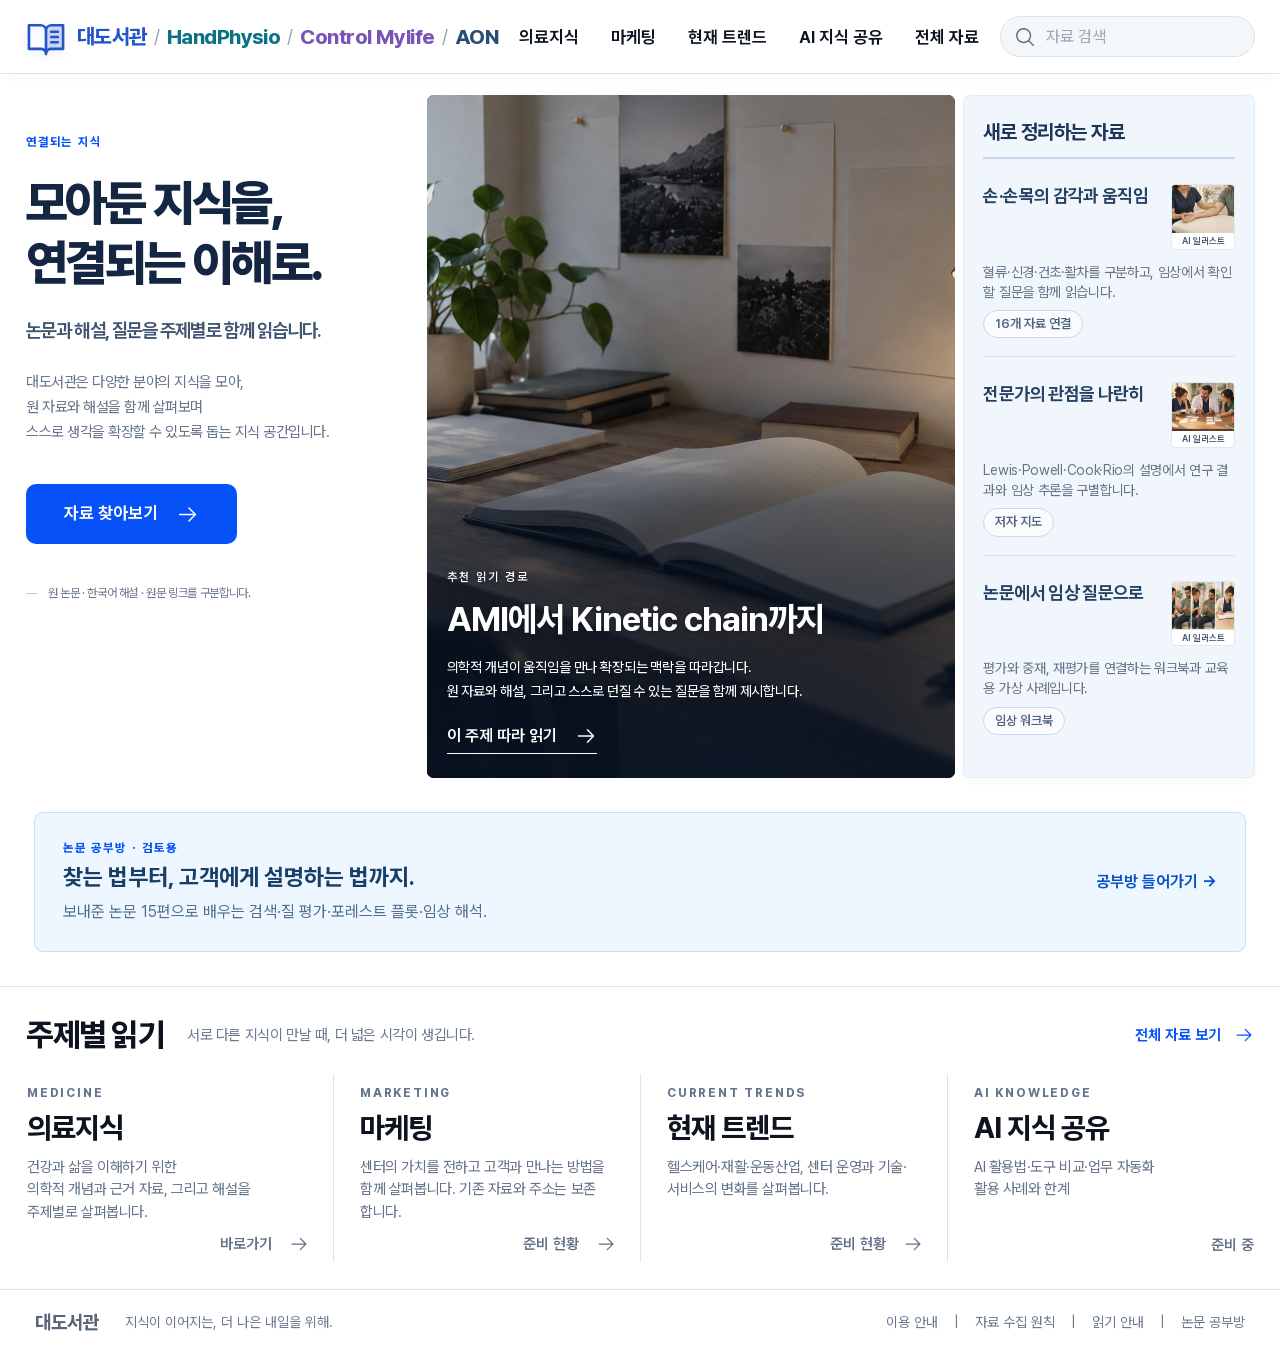
==== commit bc5e602a: "Publish approved library navigation, topic illustrations and AON archive links" ====
--- a/index.html
+++ b/index.html
@@ -6,8 +6,12 @@
     <link rel="icon" type="image/svg+xml" href="./assets/library-icon.svg" />
     <meta name="description" content="논문과 한국어 해설, 임상 질문을 함께 읽는 대도서관. 출처와 검토 범위를 구분하며 지식을 연결합니다." />
     <title>대도서관 · 연결되는 지식</title>
-    <script type="module" crossorigin src="./assets/index-C64r8wVY.js"></script>
+    <script type="module" crossorigin src="./assets/index-topic-images-20261013.js"></script>
     <link rel="stylesheet" crossorigin href="./assets/index-DjCMS1rc.css">
+    <style>
+      .main-nav{flex-wrap:wrap}.brand-part{color:inherit;text-decoration:none}.brand-part:focus-visible{outline:2px solid #315ee4;outline-offset:3px}.topic-grid{grid-template-columns:repeat(4,minmax(0,1fr))}
+      @media(max-width:700px){.topic-grid{grid-template-columns:minmax(0,1fr)}}
+    </style>
   </head>
   <body>
     <div id="root"></div>
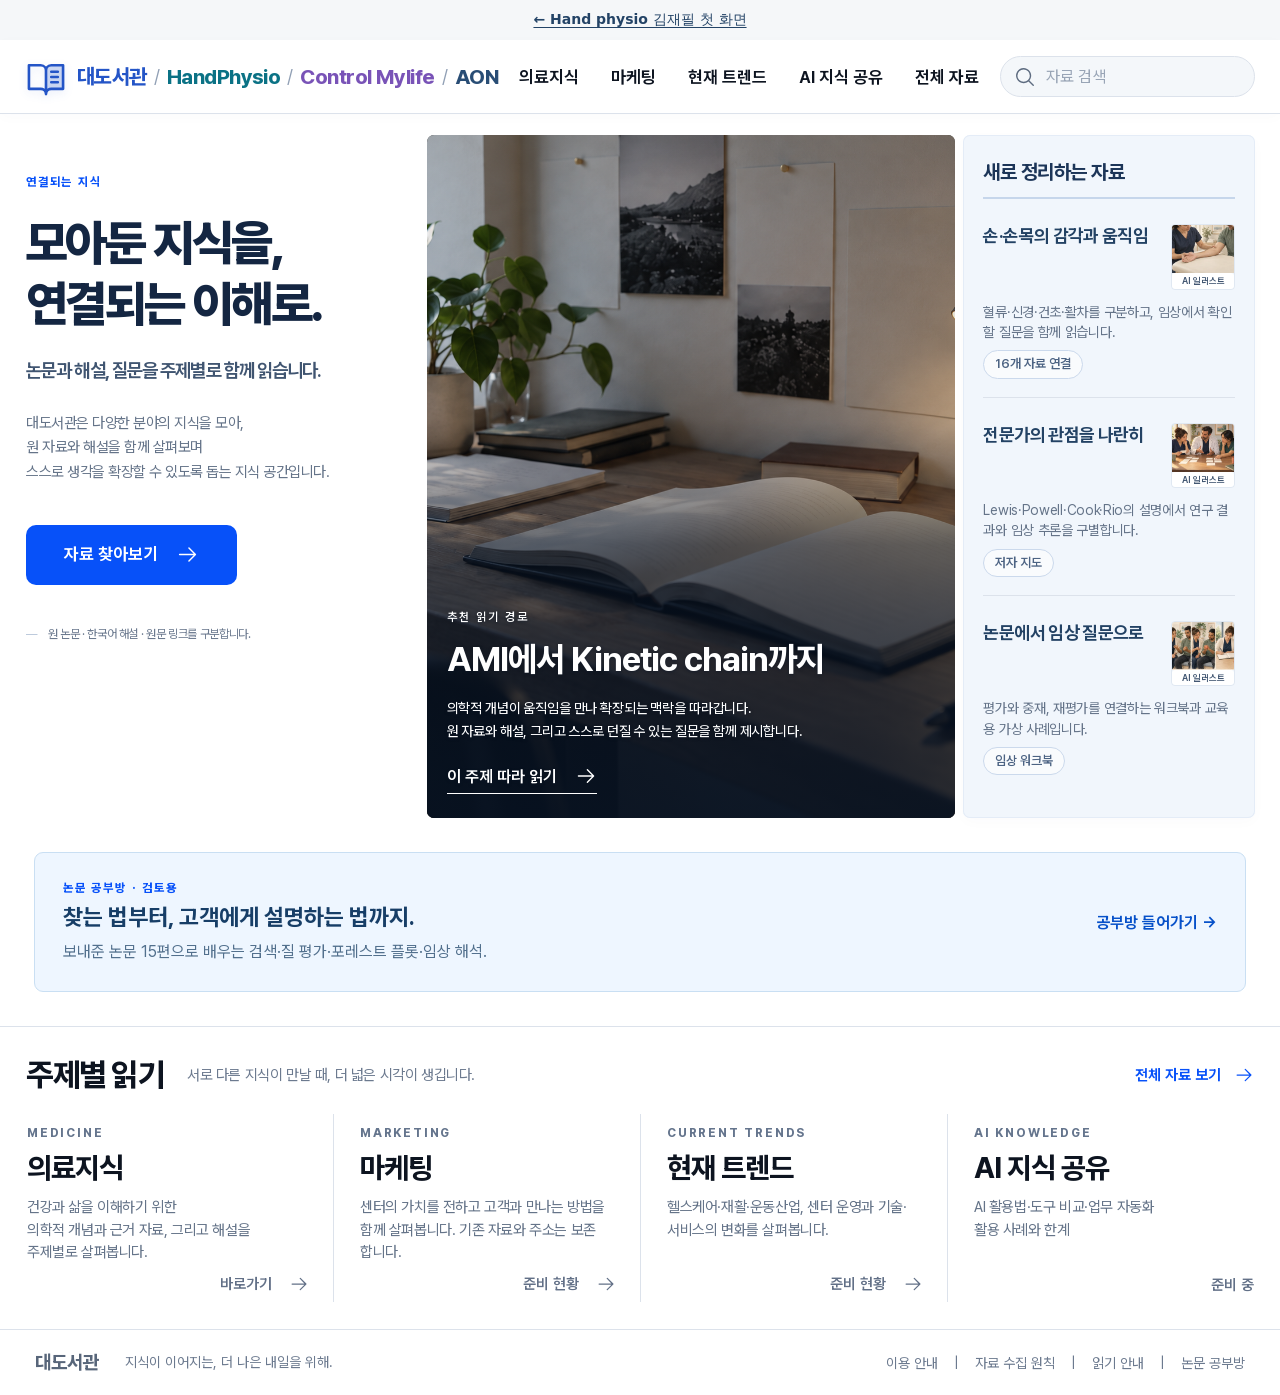
==== commit c9b56815: "Add Hand physio homepage return link" ====
--- a/index.html
+++ b/index.html
@@ -6,7 +6,7 @@
     <link rel="icon" type="image/svg+xml" href="./assets/library-icon.svg" />
     <meta name="description" content="논문과 한국어 해설, 임상 질문을 함께 읽는 대도서관. 출처와 검토 범위를 구분하며 지식을 연결합니다." />
     <title>대도서관 · 연결되는 지식</title>
-    <script type="module" crossorigin src="./assets/index-topic-images-20261013.js"></script>
+    <script type="module" crossorigin src="./assets/index-esports-20261030.js"></script>
     <link rel="stylesheet" crossorigin href="./assets/index-DjCMS1rc.css">
     <style>
       .main-nav{flex-wrap:wrap}.brand-part{color:inherit;text-decoration:none}.brand-part:focus-visible{outline:2px solid #315ee4;outline-offset:3px}.topic-grid{grid-template-columns:repeat(4,minmax(0,1fr))}
@@ -14,6 +14,8 @@
     </style>
   </head>
   <body>
+    <a href="https://kjp9204-oss.github.io/" style="display:block;padding:.65rem 1rem;background:#f5f7f9;color:#234366;text-align:center;font:600 .875rem/1.4 system-ui,sans-serif;text-decoration:underline;text-underline-offset:.2em">← Hand physio 김재필 첫 화면</a>
     <div id="root"></div>
   </body>
 </html>
+
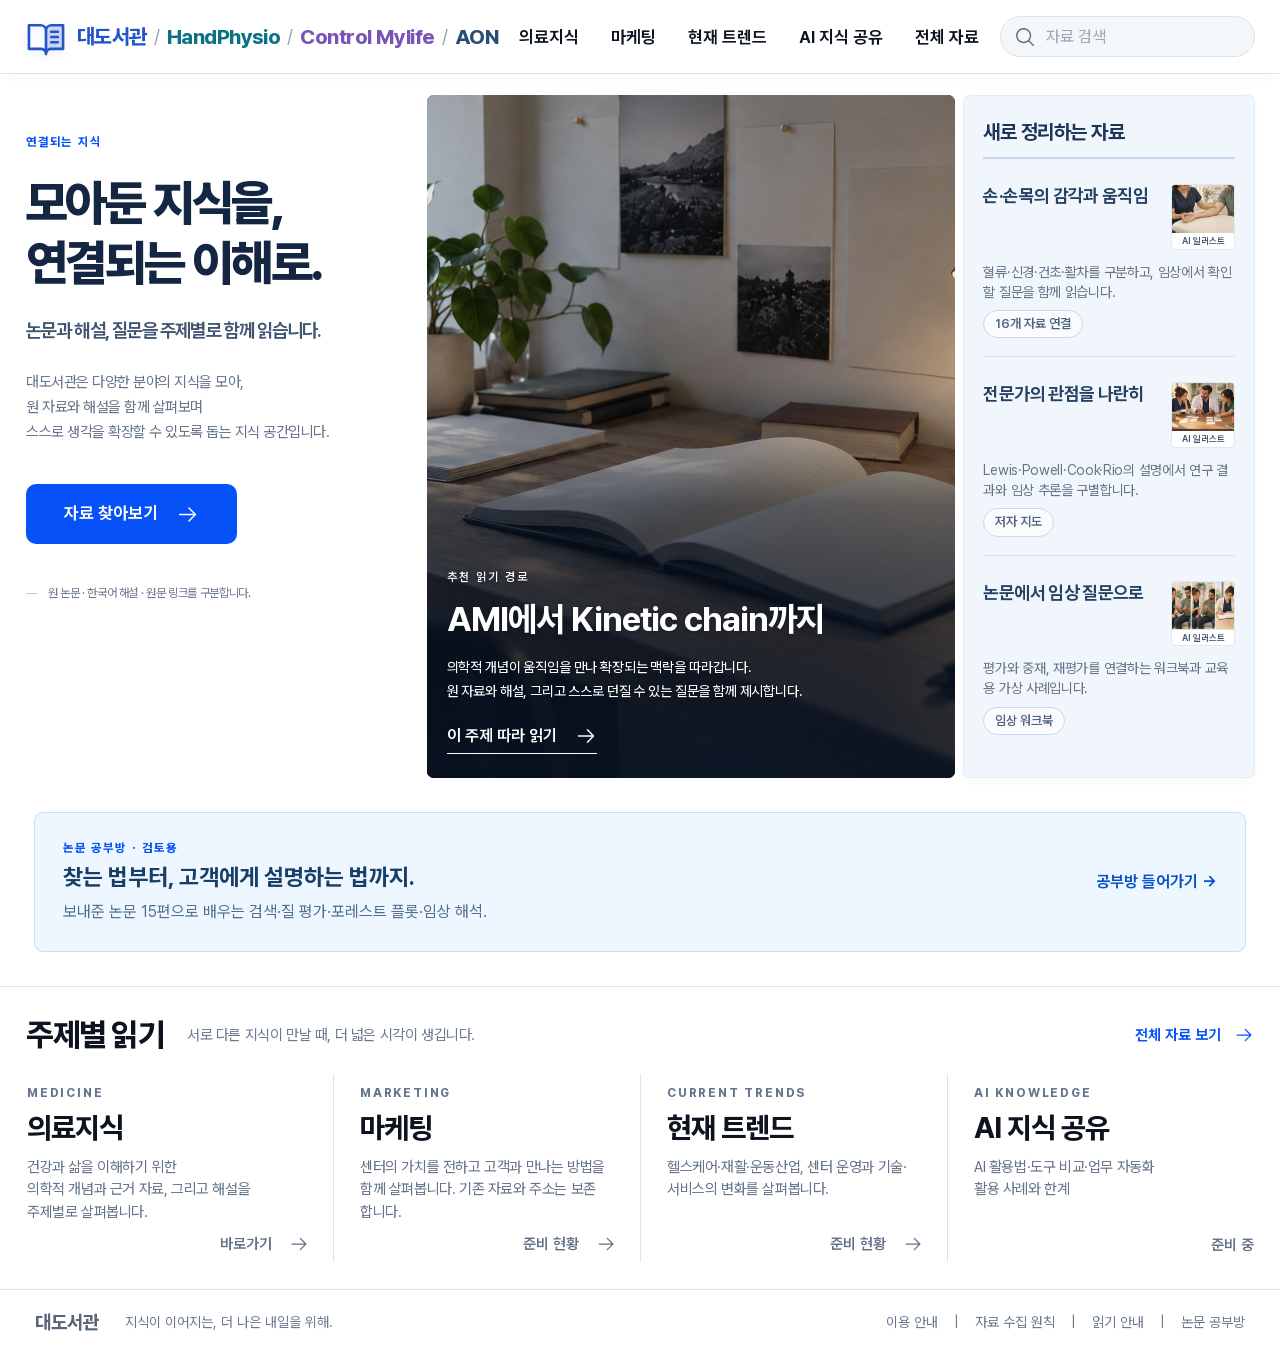
==== commit 42179d94: "Add the first annual clinical evidence collection for 2026" ====
--- a/index.html
+++ b/index.html
@@ -6,7 +6,7 @@
     <link rel="icon" type="image/svg+xml" href="./assets/library-icon.svg" />
     <meta name="description" content="논문과 한국어 해설, 임상 질문을 함께 읽는 대도서관. 출처와 검토 범위를 구분하며 지식을 연결합니다." />
     <title>대도서관 · 연결되는 지식</title>
-    <script type="module" crossorigin src="./assets/index-esports-20261030.js"></script>
+    <script type="module" crossorigin src="./assets/index-clinical-research-2026.js"></script>
     <link rel="stylesheet" crossorigin href="./assets/index-DjCMS1rc.css">
     <style>
       .main-nav{flex-wrap:wrap}.brand-part{color:inherit;text-decoration:none}.brand-part:focus-visible{outline:2px solid #315ee4;outline-offset:3px}.topic-grid{grid-template-columns:repeat(4,minmax(0,1fr))}
@@ -14,7 +14,6 @@
     </style>
   </head>
   <body>
-    <a href="https://kjp9204-oss.github.io/" style="display:block;padding:.65rem 1rem;background:#f5f7f9;color:#234366;text-align:center;font:600 .875rem/1.4 system-ui,sans-serif;text-decoration:underline;text-underline-offset:.2em">← Hand physio 김재필 첫 화면</a>
     <div id="root"></div>
   </body>
 </html>
